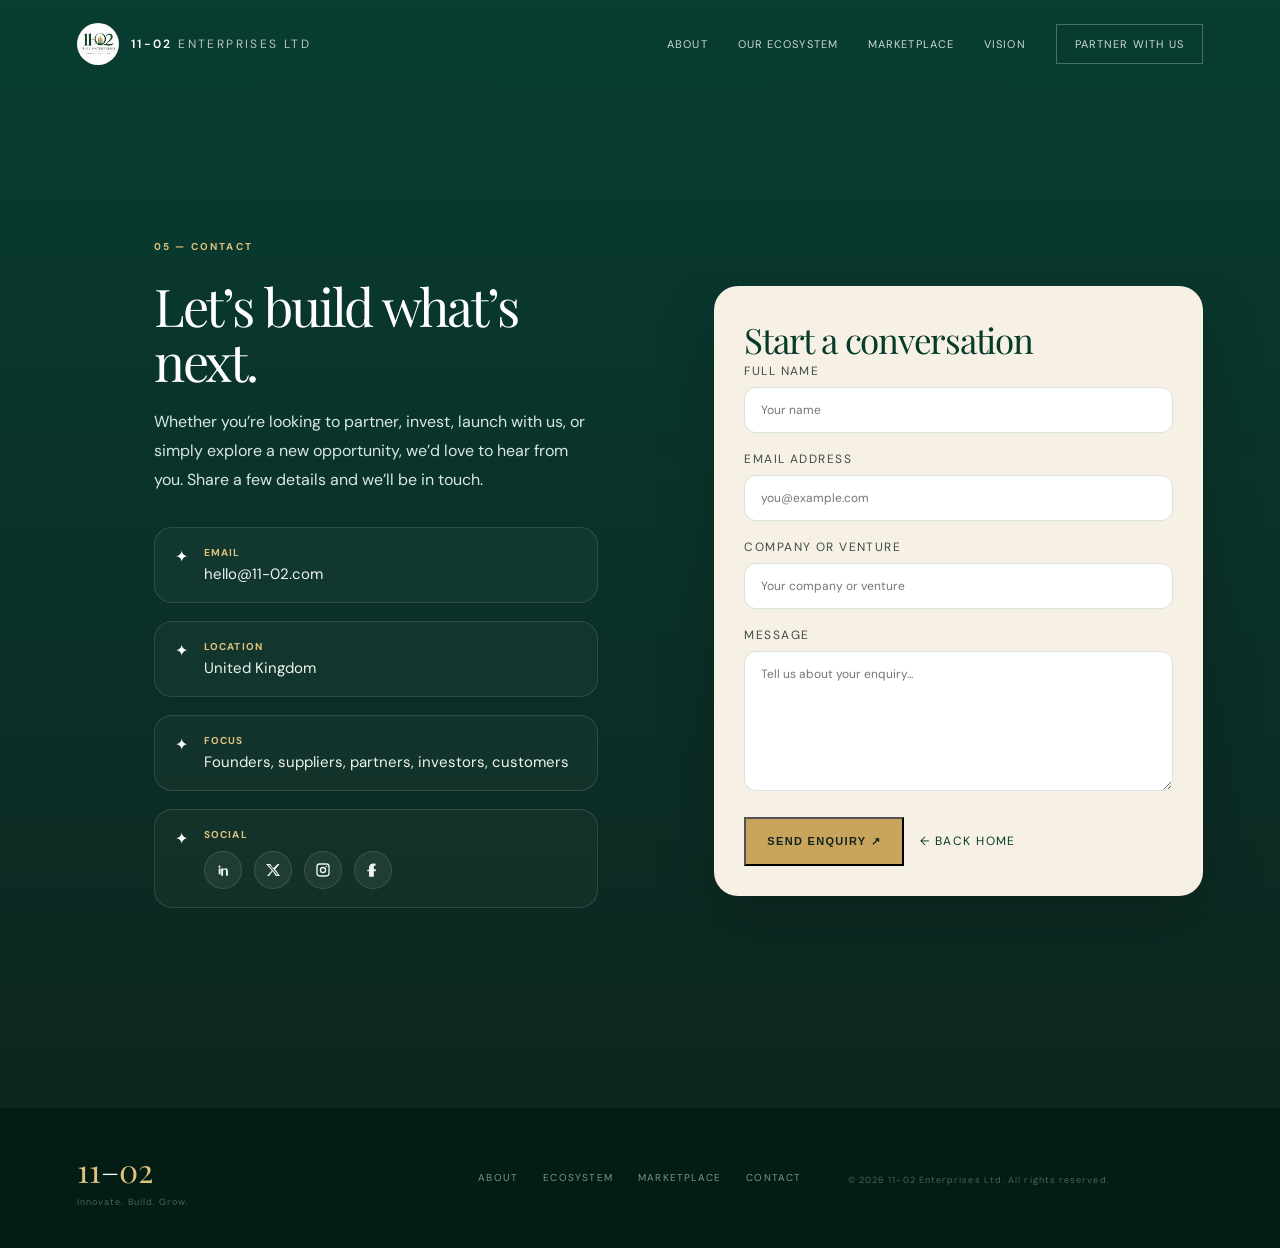
==== contact.html @ a47da5c6 "Update contact page and layout refinements" ====
<!doctype html>
<html lang="en">
<head>
<meta charset="utf-8">
<meta name="viewport" content="width=device-width,initial-scale=1">
<meta name="description" content="Contact 11-02 Enterprises Ltd">
<title>Contact | 11-02 Enterprises Ltd</title>
<link rel="preconnect" href="https://fonts.googleapis.com">
<link rel="preconnect" href="https://fonts.gstatic.com" crossorigin>
<link href="https://fonts.googleapis.com/css2?family=DM+Sans:wght@400;500;600;700&family=Playfair+Display:wght@500;600;700&display=swap" rel="stylesheet">
<link rel="stylesheet" href="styles.css">
</head>
<body>
<header class="nav">
  <a class="brand" href="index.html#home">
    <img src="assets/11-02 white logo.png" alt="11-02 Enterprises Ltd" onerror="this.style.display='none'">
    <span>11-02 <b>ENTERPRISES LTD</b></span>
  </a>
  <button class="menu" aria-label="Open menu">☰</button>
  <nav>
    <a href="index.html#about">About</a>
    <a href="index.html#ecosystem">Our Ecosystem</a>
    <a href="index.html#marketplace">Marketplace</a>
    <a href="index.html#vision">Vision</a>
    <a class="nav-cta" href="contact.html">Partner With Us</a>
  </nav>
</header>

<main class="contact-page">
  <div class="contact-shell">
    <section class="contact-intro">
      <div class="kicker" style="color:#e0c27e;">05 — CONTACT</div>
      <h1>Let’s build what’s next.</h1>
      <p>Whether you’re looking to partner, invest, launch with us, or simply explore a new opportunity, we’d love to hear from you. Share a few details and we’ll be in touch.</p>

      <div class="contact-points">
        <div class="contact-point">
          <div>✦</div>
          <div>
            <strong>Email</strong>
            <a href="mailto:hello@11-02.com">hello@11-02.com</a>
          </div>
        </div>
        <div class="contact-point">
          <div>✦</div>
          <div>
            <strong>Location</strong>
            <span>United Kingdom</span>
          </div>
        </div>
        <div class="contact-point">
          <div>✦</div>
          <div>
            <strong>Focus</strong>
            <span>Founders, suppliers, partners, investors, customers</span>
          </div>
        </div>
        <div class="contact-point">
          <div>✦</div>
          <div>
            <strong>Social</strong>
            <div class="social-links" aria-label="Social media links">
              <a href="#" aria-label="LinkedIn" class="social-icon">
                <svg viewBox="0 0 24 24" aria-hidden="true"><path d="M6.94 8.5A1.56 1.56 0 1 1 6.94 5.4a1.56 1.56 0 0 1 0 3.1ZM5.5 9.8h2.9v8.7H5.5V9.8Zm4.75 0h2.78v1.2h.04c.39-.73 1.34-1.5 2.76-1.5 2.96 0 3.51 1.95 3.51 4.48v6.52h-2.9v-6.1c0-1.45-.03-3.31-2.02-3.31-2.03 0-2.34 1.58-2.34 3.21v6.2h-2.9V9.8Z"/></svg>
              </a>
              <a href="#" aria-label="X" class="social-icon">
                <svg viewBox="0 0 24 24" aria-hidden="true"><path d="M18.9 3h3.1l-6.8 7.8L22.5 21h-6.2l-4.8-7.1L6.1 21H3l7.3-8.4L1.5 3h6.4l4.4 6.5L18.9 3Zm-1.1 16.1h1.7L7.2 4.8H5.4l12.4 14.3Z"/></svg>
              </a>
              <a href="#" aria-label="Instagram" class="social-icon">
                <svg viewBox="0 0 24 24" aria-hidden="true"><path d="M7 2h10a5 5 0 0 1 5 5v10a5 5 0 0 1-5 5H7a5 5 0 0 1-5-5V7a5 5 0 0 1 5-5Zm0 2a3 3 0 0 0-3 3v10a3 3 0 0 0 3 3h10a3 3 0 0 0 3-3V7a3 3 0 0 0-3-3H7Zm5 3.2A4.8 4.8 0 1 1 7.2 12 4.8 4.8 0 0 1 12 7.2Zm0 2A2.8 2.8 0 1 0 14.8 12 2.8 2.8 0 0 0 12 9.2Zm5-3.4a1.1 1.1 0 1 1-1.1 1.1 1.1 1.1 0 0 1 1.1-1.1Z"/></svg>
              </a>
              <a href="#" aria-label="Facebook" class="social-icon">
                <svg viewBox="0 0 24 24" aria-hidden="true"><path d="M13.2 22v-8h2.8l.4-3.3h-3.2V7.3c0-1 .3-1.7 1.7-1.7H16V2.6c-.5-.1-1.9-.3-3.7-.3-3.7 0-6.2 2.3-6.2 6.5v2.9H3.5V14h2.6v8h7.1Z"/></svg>
              </a>
            </div>
          </div>
        </div>
      </div>
    </section>

    <aside class="contact-card">
      <h2>Start a conversation</h2>
      <form class="contact-form" action="mailto:hello@11-02.com" method="post" enctype="text/plain">
        <label>
          Full name
          <input type="text" name="name" placeholder="Your name" required>
        </label>

        <label>
          Email address
          <input type="email" name="email" placeholder="you@example.com" required>
        </label>

        <label>
          Company or venture
          <input type="text" name="company" placeholder="Your company or venture">
        </label>

        <label>
          Message
          <textarea name="message" placeholder="Tell us about your enquiry..." required></textarea>
        </label>

        <div class="contact-actions">
          <button class="btn gold" type="submit">Send enquiry ↗</button>
          <a class="back-link" href="index.html">← Back home</a>
        </div>
      </form>
    </aside>
  </div>
</main>

<footer>
  <div><strong>11<span>–</span>02</strong><small>Innovate. Build. Grow.</small></div>
  <nav><a href="index.html#about">About</a><a href="index.html#ecosystem">Ecosystem</a><a href="index.html#marketplace">Marketplace</a><a href="contact.html">Contact</a></nav>
  <small>© 2026 11-02 Enterprises Ltd. All rights reserved.</small>
</footer>
<script src="script.js"></script>
</body>
</html>
---- styles.css ----
* {
  box-sizing: border-box;
}

html {
  scroll-behavior: smooth;
}

body {
  margin: 0;
  background: #fbfaf6;
  color: #10241c;
  font-family: "DM Sans", Arial, sans-serif;
}

a {
  text-decoration: none;
  color: inherit;
}

/* =========================
   NAVIGATION
========================= */

.nav {
  height: 88px;
  position: absolute;
  z-index: 10;
  top: 0;
  left: 0;
  right: 0;
  padding: 0 6vw;

  display: flex;
  align-items: center;
  justify-content: space-between;

  color: #fff;
}

.brand {
  display: flex;
  align-items: center;
  gap: 12px;
}

.brand img {
  width: 42px;
  height: 42px;
  border-radius: 50%;
  object-fit: cover;
}

.brand span {
  font-size: 12px;
  letter-spacing: 0.2em;
  font-weight: 600;
}

.brand b {
  font-weight: 400;
  opacity: 0.7;
}

.nav nav {
  display: flex;
  align-items: center;
  gap: 30px;

  font-size: 11px;
  letter-spacing: 0.1em;
  text-transform: uppercase;
}

.nav nav a {
  opacity: 0.8;
}

.nav nav a:hover {
  opacity: 1;
  color: #e0c27e;
}

.nav-cta {
  border: 1px solid #ffffff55;
  padding: 12px 18px;
}

.menu {
  display: none;
  background: none;
  border: 0;
  color: #fff;
  font-size: 25px;
}

/* =========================
   HERO
========================= */

.hero {
  min-height: 760px;
  position: relative;
  overflow: hidden;

  padding: 160px 6vw 90px;

  display: flex;
  align-items: center;

  color: #fff;

  background:
    radial-gradient(
      circle at 78% 30%,
      #c9a45d2e,
      transparent 22%
    ),
    linear-gradient(
      135deg,
      #031d15,
      #063b2a 58%,
      #04291e
    );
}

.hero::after {
  content: "";

  position: absolute;
  inset: 0;

  opacity: 0.3;

  background-image:
    linear-gradient(#fff1 1px, transparent 1px),
    linear-gradient(90deg, #fff1 1px, transparent 1px);

  background-size: 70px 70px;
  /* Ensure broad browser support for mask gradients */
  -webkit-mask-image: linear-gradient(#000, transparent);
  mask-image: linear-gradient(#000, transparent);
}

.hero-content {
  position: relative;
  z-index: 2;

  max-width: 790px;
}

.eyebrow,
.kicker {
  font-size: 10px;
  font-weight: 700;
  letter-spacing: 0.22em;
  text-transform: uppercase;
}

.eyebrow {
  display: flex;
  align-items: center;
  gap: 10px;

  color: #e0c27e;

  margin-bottom: 22px;
}

.eyebrow span {
  width: 28px;
  height: 1px;

  background: #c9a45d;
}

.hero h1,
h2 {
  font-family: "Playfair Display", Georgia, serif;
}

.hero h1 {
  font-size: clamp(50px, 6.3vw, 88px);

  line-height: 0.98;

  letter-spacing: -0.045em;

  margin: 0;
}

.hero em,
.market em,
h2 em {
  color: #e0c27e;
  font-style: normal;
}

.hero-content > p {
  max-width: 610px;

  color: #ffffffb0;

  line-height: 1.8;

  margin: 30px 0;

  font-size: 16px;
}

/* =========================
   BUTTONS
========================= */

.actions {
  display: flex;
  gap: 14px;
  flex-wrap: wrap;
}

.btn {
  display: inline-flex;
  gap: 18px;
  align-items: center;

  padding: 16px 21px;

  font-size: 11px;
  font-weight: 700;

  letter-spacing: 0.12em;
  text-transform: uppercase;

  transition: 0.25s;
}

.gold {
  background: #c9a45d;
  color: #10241c;
}

.gold:hover {
  background: #e0c27e;
  transform: translateY(-2px);
}

.ghost {
  border: 1px solid #ffffff40;
  color: #fff;
}

.ghost:hover {
  border-color: #fff;
}

.white {
  background: #fff;
  color: #063b2a;
}

/* =========================
   HERO ORBIT
========================= */

.hero-orbit {
  position: absolute;
  z-index: 2;

  right: 7vw;
  top: 50%;

  transform: translateY(-45%);

  width: 330px;
  height: 390px;

  border: 1px solid #ffffff24;

  background: #ffffff0a;

  -webkit-backdrop-filter: blur(14px);
  backdrop-filter: blur(14px);

  display: grid;
  place-items: center;
}

.ring {
  position: absolute;

  border: 1px solid #c9a45d55;

  border-radius: 50%;

  width: 220px;
  height: 110px;

  transform: rotate(20deg);
}

.r2 {
  width: 170px;
  height: 170px;

  border-color: #ffffff20;

  transform: rotate(-20deg);
}

.core {
  width: 92px;
  height: 92px;

  border-radius: 50%;

  display: grid;
  place-items: center;

  text-align: center;

  background: #0b513b;

  border: 1px solid #e0c27e99;

  color: #e0c27e;

  font: 32px/0.7 "Playfair Display";

  box-shadow: 0 0 50px #c9a45d24;
}

.core small {
  font-size: 15px;
}

.dot {
  position: absolute;

  width: 7px;
  height: 7px;

  border-radius: 50%;

  background: #e0c27e;

  box-shadow: 0 0 15px #e0c27e;
}

.d1 {
  top: 105px;
  left: 70px;
}

.d2 {
  right: 38px;
  top: 190px;
}

.d3 {
  bottom: 90px;
  left: 80px;
}

.hero-orbit p {
  position: absolute;

  bottom: 35px;

  text-align: center;

  color: #ffffff80;

  font-size: 10px;

  line-height: 1.7;

  letter-spacing: 0.12em;
}

.hero-orbit strong {
  color: #fff;
}

.scroll {
  position: absolute;

  z-index: 2;

  bottom: 28px;
  left: 6vw;

  color: #ffffff66;

  font-size: 9px;

  letter-spacing: 0.18em;
}

/* =========================
   GENERAL SECTIONS
========================= */

section {
  padding: 120px 6vw;
}

.light {
  background: #fbfaf6;
}

.kicker {
  color: #11704f;
  margin-bottom: 25px;
}

/* =========================
   ABOUT
========================= */

.two-col {
  display: grid;

  grid-template-columns: 1.2fr 0.8fr;

  gap: 9vw;
}

.two-col h2,
h2 {
  font-size: clamp(42px, 5vw, 70px);

  line-height: 1.02;

  letter-spacing: -0.035em;

  margin: 0;

  font-weight: 600;
}

.two-col h2 span {
  color: #879188;
}

.copy p,
.section-head p,
.market-copy {
  color: #6c786f;

  line-height: 1.9;

  font-size: 14px;
}

.text-link {
  display: inline-block;

  margin-top: 12px;

  padding-bottom: 8px;

  border-bottom: 1px solid #063b2a;

  text-transform: uppercase;

  font-size: 10px;

  letter-spacing: 0.15em;

  font-weight: 700;
}

/* =========================
   STATISTICS
========================= */

.stats {
  display: grid;

  grid-template-columns: repeat(4, 1fr);

  padding: 65px 6vw;

  background: #063b2a;

  color: #fff;
}

.stats div {
  padding: 10px 4vw;

  border-right: 1px solid #ffffff20;
}

.stats div:last-child {
  border: 0;
}

.stats strong {
  display: block;

  font: 54px "Playfair Display";

  color: #e0c27e;
}

.stats span {
  font-size: 9px;

  letter-spacing: 0.14em;

  text-transform: uppercase;

  color: #ffffff80;
}

/* =========================
   ECOSYSTEM
========================= */

.cream {
  background: #f0eee5;
}

.section-head {
  display: grid;

  grid-template-columns: 1fr 0.7fr;

  gap: 10vw;

  align-items: end;

  margin-bottom: 55px;
}

.section-head h2 em {
  color: #c9a45d;
}

.cards {
  display: grid;

  grid-template-columns: repeat(3, 1fr);

  gap: 18px;
}

.cards article {
  background: #fbfaf6;

  border: 1px solid #063b2a12;

  padding: 30px;

  min-height: 410px;

  transition: 0.3s;
}

.cards article:hover {
  transform: translateY(-7px);

  box-shadow: 0 24px 70px #0222181f;
}

.cards small {
  font: 70px "Playfair Display";

  color: #063b2a14;
}

.cards label {
  display: block;

  margin-top: 38px;

  color: #11704f;

  font-size: 9px;

  letter-spacing: 0.15em;

  font-weight: 700;
}

.cards h3 {
  font: 30px "Playfair Display";

  margin: 12px 0;
}

.cards p {
  color: #6c786f;

  line-height: 1.75;

  font-size: 13px;
}

.cards ul {
  list-style: none;

  padding: 12px 0 0;

  border-top: 1px solid #063b2a18;
}

.cards li {
  font-size: 11px;

  padding: 9px 0;

  border-bottom: 1px solid #063b2a18;
}

.cards li::before {
  content: "→";

  color: #c9a45d;

  margin-right: 9px;
}

/* =========================
   MARKETPLACE
========================= */

.market {
  background: #063b2a;

  color: #fff;

  display: grid;

  grid-template-columns: 1fr 1fr;

  gap: 9vw;

  align-items: center;
}

.visual {
  height: 550px;

  position: relative;

  display: grid;

  place-items: center;

  border: 1px solid #ffffff10;

  background:
    radial-gradient(
      circle,
      #c9a45d24,
      transparent 45%
    );

  overflow: hidden;
}

.visual > label {
  position: absolute;

  top: 25px;
  left: 25px;

  color: #e0c27e;

  font-size: 9px;

  letter-spacing: 0.2em;
}

.market-logo {
  width: 210px;
  height: 210px;

  border: 1px solid #e0c27e99;

  border-radius: 50%;

  display: grid;

  place-items: center;

  text-align: center;

  font: 55px "Playfair Display";

  color: #e0c27e;

  box-shadow: 0 0 80px #c9a45d1f;
}

.market-logo small {
  font: 10px "DM Sans";

  letter-spacing: 0.22em;

  color: #fff;
}

.orb {
  position: absolute;

  width: 72px;
  height: 72px;

  border-radius: 50%;

  display: grid;

  place-items: center;

  background: #ffffff0c;

  border: 1px solid #ffffff20;

  font-size: 25px;
}

.food1 {
  top: 17%;
  left: 22%;
}

.food2 {
  right: 16%;
  top: 38%;
}

.food3 {
  left: 17%;
  bottom: 20%;
}

.gold-text {
  color: #e0c27e;
}

.market-copy {
  color: #ffffff99;

  max-width: 550px;
}

.features {
  display: grid;

  grid-template-columns: 1fr 1fr;

  gap: 0 30px;

  margin: 30px 0;
}

.features div {
  padding: 14px 0;

  border-top: 1px solid #ffffff1c;
}

.features b,
.features span {
  display: block;
}

.features b {
  font-size: 12px;

  color: #fff;
}

.features span {
  font-size: 10px;

  color: #ffffff66;

  margin-top: 4px;
}

.vision-header {
  display: grid;

  grid-template-columns: 1.35fr 0.65fr;

  gap: 32px;

  align-items: end;

  margin-bottom: 36px;
}

#vision h2 {
  display: flex;

  flex-wrap: wrap;

  align-items: baseline;

  gap: 0.2em;

  white-space: nowrap;
}

#vision h2 span,
#vision h2 em {
  display: inline;
}

.vision-copy {
  margin: 0;

  max-width: 440px;

  justify-self: end;

  padding-left: 24px;

  border-left: 1px solid #063b2a1f;

  color: #6c786f;

  line-height: 1.8;

  font-size: 15px;
}

/* =========================
   PRINCIPLES
========================= */

.principles {
  display: grid;

  grid-template-columns: repeat(4, 1fr);

  margin-top: 65px;

  border-top: 1px solid #063b2a1f;
}

.principles article {
  padding: 28px 25px 10px 0;

  border-right: 1px solid #063b2a1f;

  margin-right: 25px;
}

.principles article:last-child {
  border: 0;
}

.principles b {
  color: #c9a45d;

  font-size: 10px;

  letter-spacing: 0.15em;
}

.principles h3 {
  font: 25px "Playfair Display";

  margin: 20px 0 10px;
}

.principles p {
  font-size: 12px;

  color: #6c786f;

  line-height: 1.75;
}

/* =========================
   CONTACT CTA
========================= */

.cta {
  position: relative;

  overflow: hidden;

  background: #eadfca;

  min-height: 520px;
}

.cta h2 {
  position: relative;

  z-index: 2;
}

.cta > p {
  position: relative;

  z-index: 2;

  color: #687066;

  line-height: 1.8;

  max-width: 540px;

  margin: 25px 0;
}

.watermark {
  position: absolute;

  right: 2vw;

  bottom: -90px;

  font: 32vw/1 "Playfair Display";

  color: #063b2a09;
}

/* =========================
   CONTACT PAGE
========================= */

.contact-page {
  background: linear-gradient(180deg, #083d32 0%, #0d261f 100%);

  color: #fff;

  min-height: 100vh;

  padding: 120px 6vw 80px;
}

.contact-shell {
  max-width: 1200px;

  margin: 0 auto;

  display: grid;

  grid-template-columns: 1.1fr 0.9fr;

  gap: 40px;

  align-items: center;
}

.contact-intro h1 {
  font: 52px/1.06 "Playfair Display";

  margin: 16px 0 20px;

  letter-spacing: -0.04em;
}

.contact-intro p {
  font-size: 16px;

  line-height: 1.8;

  color: #d9e7e2;

  max-width: 560px;
}

.contact-points {
  display: grid;

  gap: 18px;

  margin-top: 32px;
}

.contact-point {
  display: flex;

  gap: 16px;

  align-items: flex-start;

  padding: 18px 20px;

  border: 1px solid rgba(255, 255, 255, 0.12);

  border-radius: 18px;

  background: rgba(255, 255, 255, 0.03);
}

.contact-point strong {
  display: block;

  color: #e0c27e;

  margin-bottom: 4px;

  letter-spacing: 0.12em;

  font-size: 10px;

  text-transform: uppercase;
}

.contact-point span,
.contact-point a {
  color: #edf4f1;

  text-decoration: none;

  font-size: 15px;
}

.social-links {
  display: flex;

  gap: 12px;

  margin-top: 10px;

  flex-wrap: wrap;
}

.social-icon {
  width: 38px;
  height: 38px;

  border-radius: 50%;

  display: inline-flex;

  align-items: center;

  justify-content: center;

  background: rgba(255, 255, 255, 0.06);

  border: 1px solid rgba(255, 255, 255, 0.12);

  transition: transform 0.2s ease, background 0.2s ease;
}

.social-icon:hover {
  transform: translateY(-2px);

  background: rgba(224, 194, 126, 0.12);
}

.social-icon svg {
  width: 16px;
  height: 16px;

  fill: #edf4f1;
}

.contact-card {
  background: #f7f0e5;

  border-radius: 24px;

  padding: 30px;

  margin-top: 34px;

  box-shadow: 0 20px 60px rgba(0, 0, 0, 0.18);
}

.contact-card h2 {
  color: #063b2a;

  margin-top: 0;

  font: 35px "Playfair Display";
}

.contact-form {
  display: grid;

  gap: 18px;
}

.contact-form label {
  display: grid;

  gap: 8px;

  font-size: 12px;

  letter-spacing: 0.12em;

  text-transform: uppercase;

  color: #3d4d46;
}

.contact-form input,
.contact-form textarea {
  width: 100%;

  border: 1px solid rgba(6, 59, 42, 0.14);

  background: #fff;

  color: #102821;

  border-radius: 12px;

  padding: 14px 16px;

  font: inherit;
}

.contact-form textarea {
  min-height: 140px;

  resize: vertical;
}

.contact-actions {
  display: flex;

  gap: 16px;

  align-items: center;

  flex-wrap: wrap;

  margin-top: 8px;
}

.back-link {
  color: #063b2a;

  text-decoration: none;

  font-size: 12px;

  letter-spacing: 0.12em;

  text-transform: uppercase;
}

@media (max-width: 820px) {
  .contact-shell {
    grid-template-columns: 1fr;
  }

  .contact-intro h1 {
    font-size: 42px;
  }
}

/* =========================
   FOOTER
========================= */

footer {
  padding: 40px 6vw;

  background: #031d15;

  color: #fff;

  display: grid;

  grid-template-columns: 1fr 1fr 1fr;

  gap: 30px;

  align-items: center;
}

footer strong {
  display: block;

  font: 32px "Playfair Display";

  color: #e0c27e;
}

footer strong span {
  color: #fff;
}

footer small {
  display: block;

  color: #ffffff4d;

  font-size: 9px;

  letter-spacing: 0.12em;

  margin-top: 5px;
}

footer nav {
  display: flex;

  justify-content: center;

  gap: 25px;

  font-size: 10px;

  text-transform: uppercase;

  letter-spacing: 0.12em;

  color: #ffffff80;
}

/* =========================
   SCROLL ANIMATION
========================= */

.reveal {
  opacity: 0;

  transform: translateY(20px);

  transition: 0.7s;
}

.reveal.visible {
  opacity: 1;

  transform: none;
}

/* =========================
   TABLET
========================= */

@media (max-width: 900px) {

  .nav nav {
    position: fixed;

    inset: 0;

    background: #063b2a;

    display: flex;

    flex-direction: column;

    justify-content: center;

    transform: translateX(100%);

    transition: 0.3s;

    font-size: 16px;
  }

  .nav nav.open {
    transform: none;
  }

  .menu {
    display: block;

    z-index: 20;
  }

  .hero {
    padding: 130px 5vw 90px;

    min-height: 780px;
  }

  .hero-orbit {
    display: none;
  }

  .two-col,
  .section-head,
  .market {
    grid-template-columns: 1fr;
  }

  .cards {
    grid-template-columns: 1fr;
  }

  .stats {
    grid-template-columns: 1fr 1fr;

    gap: 15px;
  }

  .stats div {
    border: 0;

    border-bottom: 1px solid #ffffff20;

    padding: 20px 0;
  }

  .principles {
    grid-template-columns: 1fr 1fr;
  }

  .principles article {
    margin-bottom: 20px;
  }

  .visual {
    height: 380px;
  }

  footer {
    grid-template-columns: 1fr;
  }

  footer nav {
    justify-content: flex-start;

    flex-wrap: wrap;
  }
}

/* =========================
   MOBILE
========================= */

@media (max-width: 520px) {

  .hero h1 {
    font-size: 44px;
  }

  .actions .btn {
    width: 100%;

    justify-content: center;
  }

  .principles {
    grid-template-columns: 1fr;
  }

  .features {
    grid-template-columns: 1fr;
  }

  .visual {
    height: 330px;
  }

  .market-logo {
    width: 170px;
    height: 170px;

    font-size: 44px;
  }
}
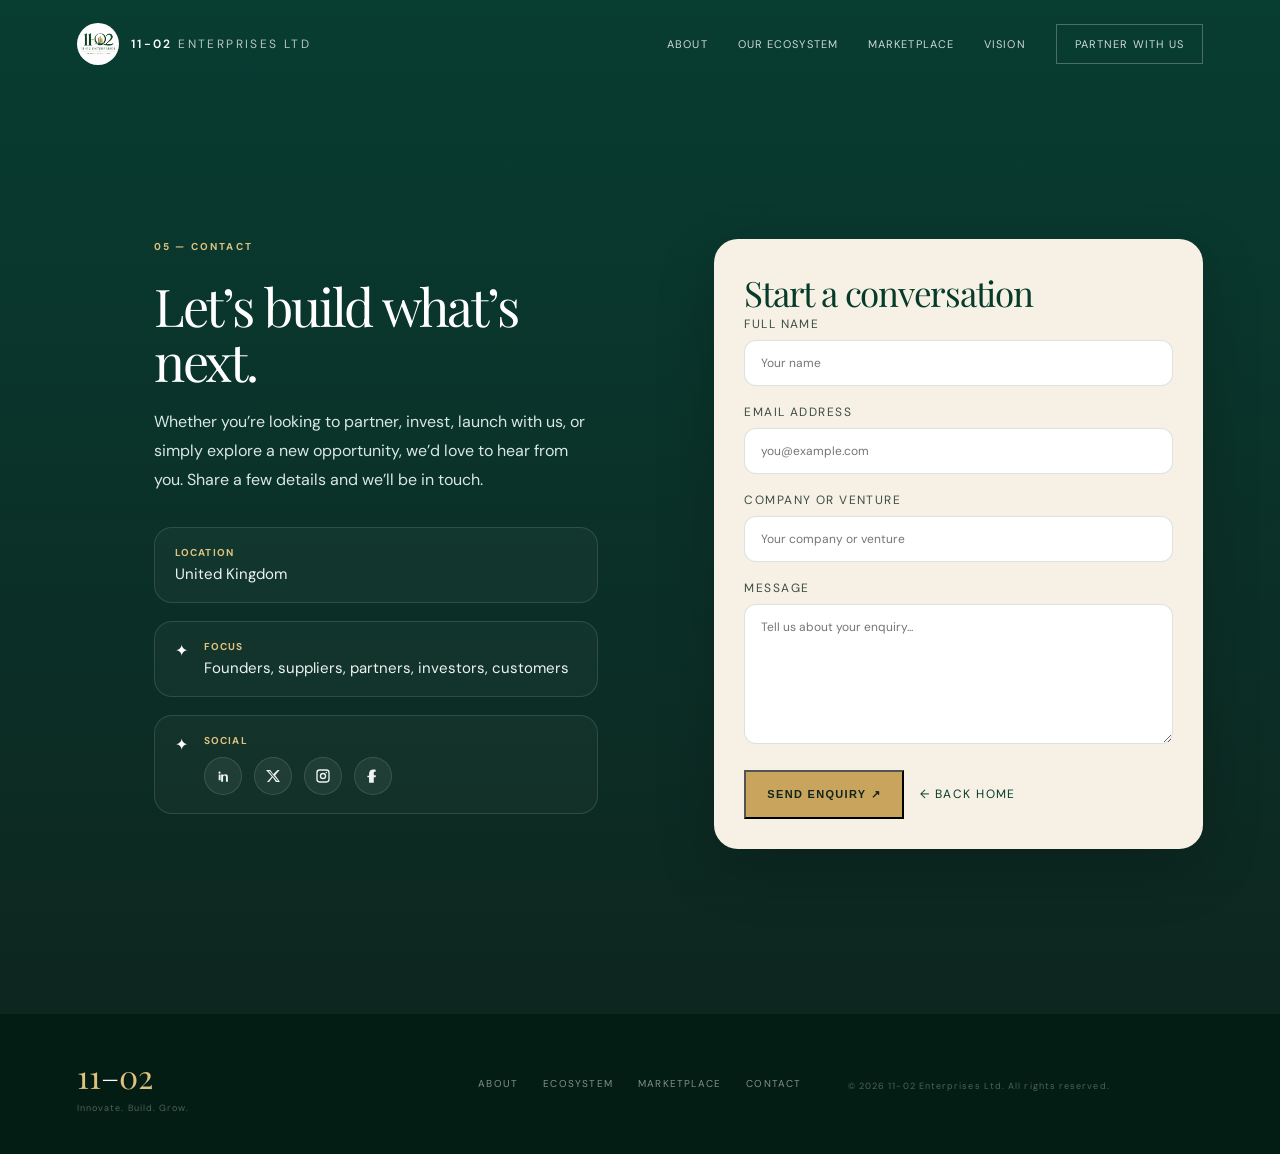
==== commit 3567ca5f: "Polish hero motion and scroll cue" ====
--- a/contact.html
+++ b/contact.html
@@ -35,14 +35,14 @@
 
       <div class="contact-points">
         <div class="contact-point">
-          <div>✦</div>
+          <!--<div>✦</div>
           <div>
             <strong>Email</strong>
             <a href="mailto:hello@11-02.com">hello@11-02.com</a>
           </div>
         </div>
         <div class="contact-point">
-          <div>✦</div>
+          <div>✦</div>-->
           <div>
             <strong>Location</strong>
             <span>United Kingdom</span>
@@ -80,7 +80,8 @@
 
     <aside class="contact-card">
       <h2>Start a conversation</h2>
-      <form class="contact-form" action="mailto:hello@11-02.com" method="post" enctype="text/plain">
+      <form class="contact-form" action="https://formspree.io/f/mjygjbgw" method="POST">
+        <input type="hidden" name="_subject" value="New enquiry from 11-02 Enterprises website">
         <label>
           Full name
           <input type="text" name="name" placeholder="Your name" required>
--- a/styles.css
+++ b/styles.css
@@ -116,12 +116,34 @@
       #c9a45d2e,
       transparent 22%
     ),
+    radial-gradient(
+      circle at 24% 78%,
+      #11704f35,
+      transparent 38%
+    ),
     linear-gradient(
       135deg,
       #031d15,
       #063b2a 58%,
       #04291e
     );
+
+  background-size: 140% 140%, 150% 150%, 100% 100%;
+  background-position: 100% 0%, 0% 100%, center;
+  background-repeat: no-repeat;
+
+  animation: hero-background-drift 22s ease-in-out infinite;
+}
+
+@keyframes hero-background-drift {
+  0%,
+  100% {
+    background-position: 100% 0%, 0% 100%, center;
+  }
+
+  50% {
+    background-position: 0% 100%, 100% 0%, center;
+  }
 }
 
 .hero::after {
@@ -276,13 +298,30 @@
 
   border: 1px solid #ffffff24;
 
-  background: #ffffff0a;
+  background-color: #ffffff0a;
+  background-image:
+    radial-gradient(circle at 15% 20%, #c9a45d18, transparent 48%),
+    radial-gradient(circle at 85% 80%, #ffffff0a, transparent 45%);
+  background-size: 150% 150%;
+  background-position: 0% 0%, 100% 100%;
 
   -webkit-backdrop-filter: blur(14px);
   backdrop-filter: blur(14px);
 
   display: grid;
   place-items: center;
+
+  animation:
+    orbit-panel-drift 8s ease-in-out infinite,
+    orbit-background-drift 14s ease-in-out infinite;
+
+  transition: border-color 0.3s ease, background-color 0.3s ease;
+}
+
+.hero-orbit:hover {
+  border-color: #e0c27e66;
+
+  background-color: #ffffff0d;
 }
 
 .ring {
@@ -296,6 +335,8 @@
   height: 110px;
 
   transform: rotate(20deg);
+
+  animation: ring-drift 12s ease-in-out infinite;
 }
 
 .r2 {
@@ -305,6 +346,9 @@
   border-color: #ffffff20;
 
   transform: rotate(-20deg);
+
+  animation-name: ring-counter-drift;
+  animation-duration: 15s;
 }
 
 .core {
@@ -327,6 +371,14 @@
   font: 32px/0.7 "Playfair Display";
 
   box-shadow: 0 0 50px #c9a45d24;
+
+  animation: core-breathe 5s ease-in-out infinite;
+
+  transition: box-shadow 0.3s ease;
+}
+
+.core:hover {
+  box-shadow: 0 0 65px #c9a45d55;
 }
 
 .core small {
@@ -344,6 +396,8 @@
   background: #e0c27e;
 
   box-shadow: 0 0 15px #e0c27e;
+
+  animation: dot-pulse 2.8s ease-in-out infinite;
 }
 
 .d1 {
@@ -354,11 +408,15 @@
 .d2 {
   right: 38px;
   top: 190px;
+
+  animation-delay: 0.8s;
 }
 
 .d3 {
   bottom: 90px;
   left: 80px;
+
+  animation-delay: 1.6s;
 }
 
 .hero-orbit p {
@@ -375,25 +433,145 @@
   line-height: 1.7;
 
   letter-spacing: 0.12em;
+
+  animation: orbit-copy-drift 5s ease-in-out infinite;
 }
 
 .hero-orbit strong {
   color: #fff;
 }
 
+@keyframes orbit-panel-drift {
+  0%,
+  100% {
+    transform: translateY(-45%);
+  }
+
+  50% {
+    transform: translateY(calc(-45% - 5px));
+  }
+}
+
+@keyframes orbit-background-drift {
+  0%,
+  100% {
+    background-position: 0% 0%, 100% 100%;
+  }
+
+  50% {
+    background-position: 100% 100%, 0% 0%;
+  }
+}
+
+@keyframes ring-drift {
+  0%,
+  100% {
+    transform: rotate(20deg);
+  }
+
+  50% {
+    transform: rotate(25deg);
+  }
+}
+
+@keyframes ring-counter-drift {
+  0%,
+  100% {
+    transform: rotate(-20deg);
+  }
+
+  50% {
+    transform: rotate(-25deg);
+  }
+}
+
+@keyframes core-breathe {
+  0%,
+  100% {
+    transform: scale(1);
+  }
+
+  50% {
+    transform: scale(1.035);
+  }
+}
+
+@keyframes dot-pulse {
+  0%,
+  100% {
+    transform: scale(0.85);
+    opacity: 0.7;
+  }
+
+  50% {
+    transform: scale(1.2);
+    opacity: 1;
+  }
+}
+
+@keyframes orbit-copy-drift {
+  0%,
+  100% {
+    transform: translateY(2px);
+  }
+
+  50% {
+    transform: translateY(-2px);
+  }
+}
+
 .scroll {
   position: absolute;
 
   z-index: 2;
 
+  display: inline-flex;
+  align-items: center;
+  gap: 12px;
+
   bottom: 28px;
   left: 6vw;
 
-  color: #ffffff66;
-
-  font-size: 9px;
-
-  letter-spacing: 0.18em;
+  color: #ffffffc7;
+
+  font-size: 10px;
+  font-weight: 600;
+
+  letter-spacing: 0.16em;
+
+  transition: color 0.2s ease;
+}
+
+.scroll:hover {
+  color: #fff;
+}
+
+.scroll b {
+  width: 32px;
+  height: 32px;
+
+  display: grid;
+  place-items: center;
+
+  border: 1px solid #e0c27e99;
+  border-radius: 50%;
+
+  color: #e0c27e;
+  font-size: 16px;
+  font-weight: 400;
+
+  animation: scroll-cue 1.8s ease-in-out infinite;
+}
+
+@keyframes scroll-cue {
+  0%,
+  100% {
+    transform: translateY(-2px);
+  }
+
+  50% {
+    transform: translateY(3px);
+  }
 }
 
 /* =========================
@@ -657,8 +835,31 @@
       #c9a45d24,
       transparent 45%
     );
+  background-size: 135% 135%;
+  background-position: 45% 45%;
 
   overflow: hidden;
+
+  animation: visual-background-drift 16s ease-in-out infinite;
+
+  transition: border-color 0.3s ease, box-shadow 0.3s ease;
+}
+
+.visual:hover {
+  border-color: #e0c27e55;
+
+  box-shadow: inset 0 0 70px #c9a45d0d;
+}
+
+@keyframes visual-background-drift {
+  0%,
+  100% {
+    background-position: 45% 45%;
+  }
+
+  50% {
+    background-position: 55% 55%;
+  }
 }
 
 .visual > label {
@@ -672,6 +873,8 @@
   font-size: 9px;
 
   letter-spacing: 0.2em;
+
+  animation: label-drift 4s ease-in-out infinite;
 }
 
 .market-logo {
@@ -693,6 +896,14 @@
   color: #e0c27e;
 
   box-shadow: 0 0 80px #c9a45d1f;
+
+  animation: market-mark-float 6s ease-in-out infinite;
+
+  transition: box-shadow 0.3s ease;
+}
+
+.market-logo:hover {
+  box-shadow: 0 0 100px #c9a45d44;
 }
 
 .market-logo small {
@@ -720,6 +931,18 @@
   border: 1px solid #ffffff20;
 
   font-size: 25px;
+
+  animation: food-orb-float 5s ease-in-out infinite;
+
+  transition: background-color 0.3s ease, border-color 0.3s ease, filter 0.3s ease;
+}
+
+.orb:hover {
+  background: #ffffff18;
+
+  border-color: #e0c27e88;
+
+  filter: brightness(1.15);
 }
 
 .food1 {
@@ -730,11 +953,48 @@
 .food2 {
   right: 16%;
   top: 38%;
+
+  animation-delay: 0.7s;
 }
 
 .food3 {
   left: 17%;
   bottom: 20%;
+
+  animation-delay: 1.4s;
+}
+
+@keyframes market-mark-float {
+  0%,
+  100% {
+    transform: translateY(0);
+  }
+
+  50% {
+    transform: translateY(-5px);
+  }
+}
+
+@keyframes food-orb-float {
+  0%,
+  100% {
+    transform: translateY(0);
+  }
+
+  50% {
+    transform: translateY(-7px);
+  }
+}
+
+@keyframes label-drift {
+  0%,
+  100% {
+    transform: translateY(0);
+  }
+
+  50% {
+    transform: translateY(-2px);
+  }
 }
 
 .gold-text {
@@ -1231,6 +1491,33 @@
   opacity: 1;
 
   transform: none;
+}
+
+@media (prefers-reduced-motion: reduce) {
+  .hero,
+  .scroll b,
+  .hero-orbit,
+  .ring,
+  .core,
+  .dot,
+  .hero-orbit p,
+  .visual,
+  .visual > label,
+  .market-logo,
+  .orb {
+    animation: none;
+  }
+
+  .hero-orbit,
+  .core,
+  .market-logo,
+  .orb {
+    transform: none;
+  }
+
+  .hero-orbit {
+    transform: translateY(-45%);
+  }
 }
 
 /* =========================
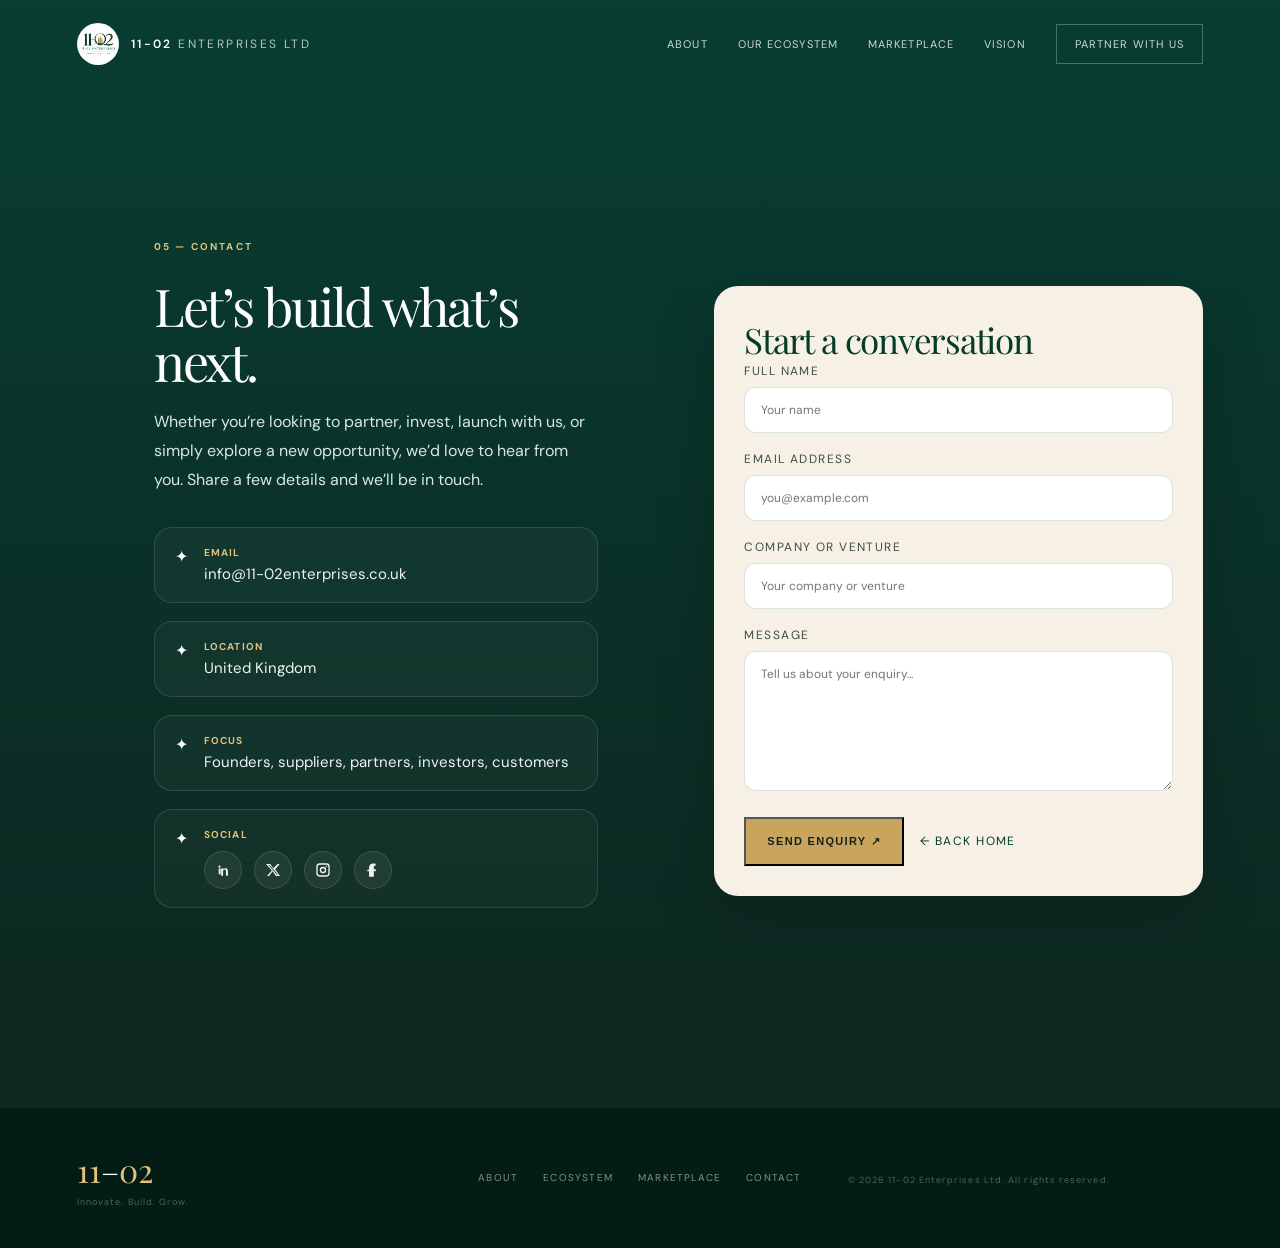
==== commit 99defdbc: "Update site branding and contact details" ====
--- a/contact.html
+++ b/contact.html
@@ -5,6 +5,7 @@
 <meta name="viewport" content="width=device-width,initial-scale=1">
 <meta name="description" content="Contact 11-02 Enterprises Ltd">
 <title>Contact | 11-02 Enterprises Ltd</title>
+<link rel="icon" type="image/png" href="assets/favicon.png">
 <link rel="preconnect" href="https://fonts.googleapis.com">
 <link rel="preconnect" href="https://fonts.gstatic.com" crossorigin>
 <link href="https://fonts.googleapis.com/css2?family=DM+Sans:wght@400;500;600;700&family=Playfair+Display:wght@500;600;700&display=swap" rel="stylesheet">
@@ -13,7 +14,7 @@
 <body>
 <header class="nav">
   <a class="brand" href="index.html#home">
-    <img src="assets/11-02 white logo.png" alt="11-02 Enterprises Ltd" onerror="this.style.display='none'">
+    <img src="assets/logo1.png" alt="11-02 Enterprises Ltd" onerror="this.style.display='none'">
     <span>11-02 <b>ENTERPRISES LTD</b></span>
   </a>
   <button class="menu" aria-label="Open menu">☰</button>
@@ -35,14 +36,14 @@
 
       <div class="contact-points">
         <div class="contact-point">
-          <!--<div>✦</div>
+          <div>✦</div>
           <div>
             <strong>Email</strong>
-            <a href="mailto:hello@11-02.com">hello@11-02.com</a>
+            <a href="mailto:info@11-02enterprises.co.uk">info@11-02enterprises.co.uk</a>
           </div>
         </div>
         <div class="contact-point">
-          <div>✦</div>-->
+          <div>✦</div>
           <div>
             <strong>Location</strong>
             <span>United Kingdom</span>
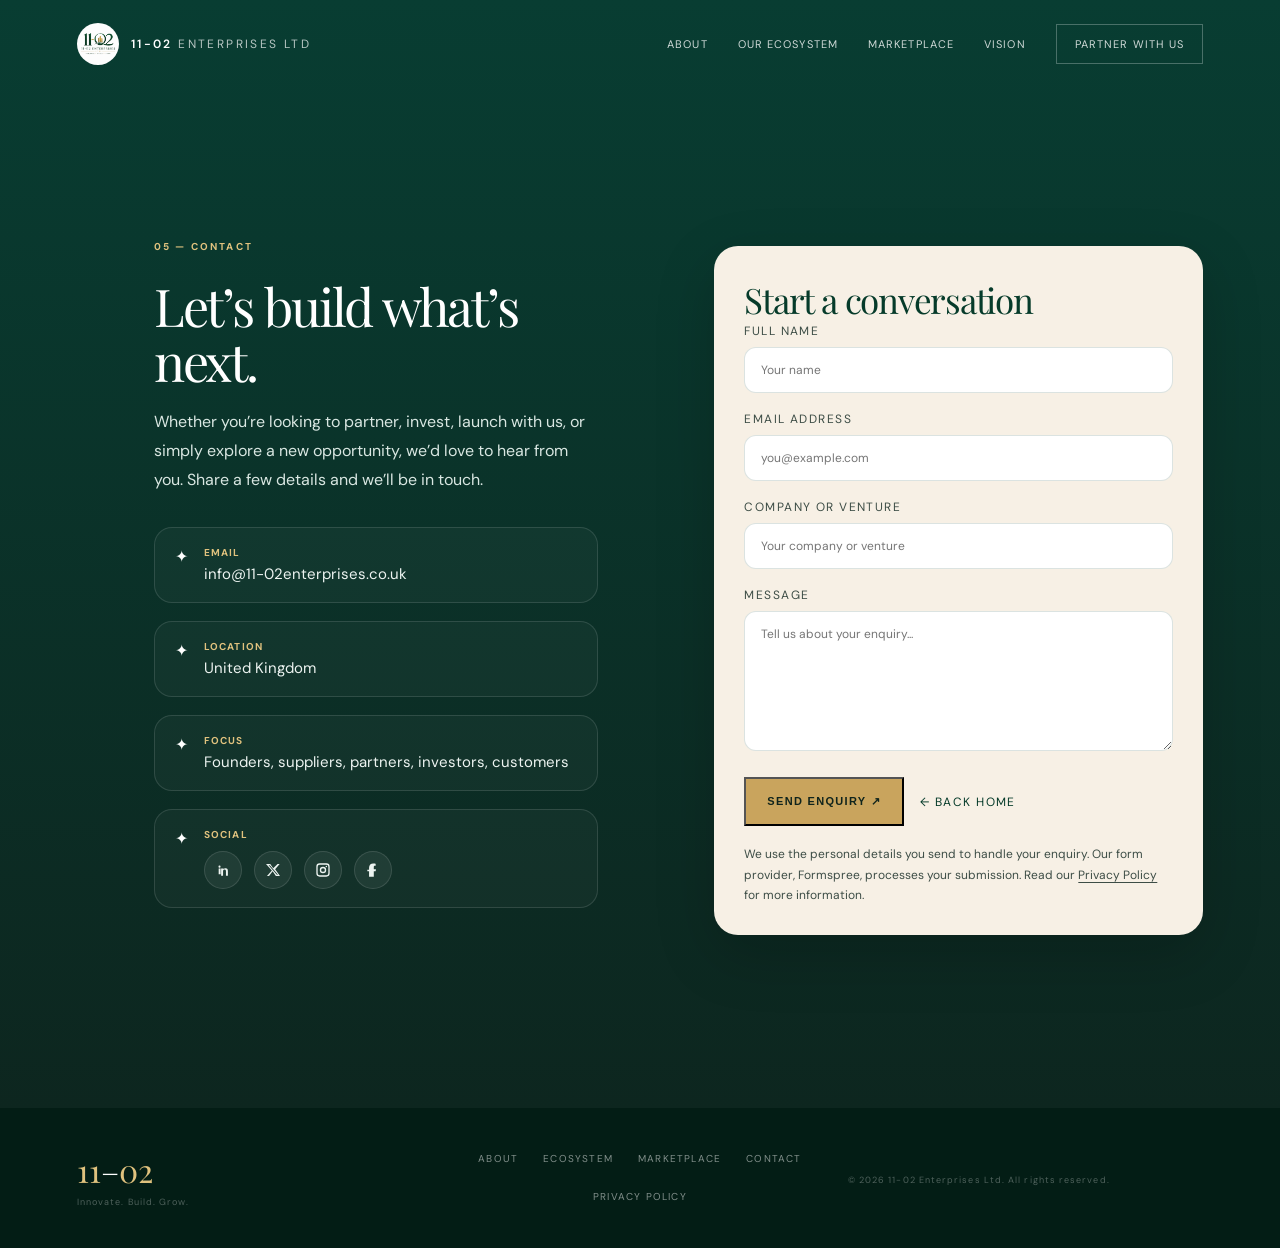
==== commit ae380608: "WIP: preserve privacy policy and contact page updates" ====
--- a/contact.html
+++ b/contact.html
@@ -10,6 +10,10 @@
 <link rel="preconnect" href="https://fonts.gstatic.com" crossorigin>
 <link href="https://fonts.googleapis.com/css2?family=DM+Sans:wght@400;500;600;700&family=Playfair+Display:wght@500;600;700&display=swap" rel="stylesheet">
 <link rel="stylesheet" href="styles.css">
+<script>
+  window.va = window.va || function () { (window.vaq = window.vaq || []).push(arguments); };
+</script>
+<script defer src="/_vercel/insights/script.js"></script>
 </head>
 <body>
 <header class="nav">
@@ -81,7 +85,7 @@
 
     <aside class="contact-card">
       <h2>Start a conversation</h2>
-      <form class="contact-form" action="https://formspree.io/f/mjygjbgw" method="POST">
+      <form class="contact-form" action="https://formspree.io/f/mjygjbgw" method="POST" aria-describedby="contact-privacy-notice">
         <input type="hidden" name="_subject" value="New enquiry from 11-02 Enterprises website">
         <label>
           Full name
@@ -107,6 +111,7 @@
           <button class="btn gold" type="submit">Send enquiry ↗</button>
           <a class="back-link" href="index.html">← Back home</a>
         </div>
+        <p class="contact-privacy-notice" id="contact-privacy-notice">We use the personal details you send to handle your enquiry. Our form provider, Formspree, processes your submission. Read our <a href="privacy.html">Privacy Policy</a> for more information.</p>
       </form>
     </aside>
   </div>
@@ -114,7 +119,7 @@
 
 <footer>
   <div><strong>11<span>–</span>02</strong><small>Innovate. Build. Grow.</small></div>
-  <nav><a href="index.html#about">About</a><a href="index.html#ecosystem">Ecosystem</a><a href="index.html#marketplace">Marketplace</a><a href="contact.html">Contact</a></nav>
+  <nav><a href="index.html#about">About</a><a href="index.html#ecosystem">Ecosystem</a><a href="index.html#marketplace">Marketplace</a><a href="contact.html">Contact</a><a href="privacy.html">Privacy Policy</a></nav>
   <small>© 2026 11-02 Enterprises Ltd. All rights reserved.</small>
 </footer>
 <script src="script.js"></script>
--- a/styles.css
+++ b/styles.css
@@ -1393,6 +1393,24 @@
   margin-top: 8px;
 }
 
+.contact-form .contact-privacy-notice {
+  margin: 0;
+  color: #3d4d46;
+  font-size: 12px;
+  line-height: 1.7;
+  overflow-wrap: anywhere;
+}
+
+.contact-privacy-notice a {
+  text-decoration: underline;
+  text-underline-offset: 3px;
+}
+
+.contact-privacy-notice a:focus-visible {
+  outline: 2px solid #063b2a;
+  outline-offset: 3px;
+}
+
 .back-link {
   color: #063b2a;
 
@@ -1461,6 +1479,8 @@
 
 footer nav {
   display: flex;
+
+  flex-wrap: wrap;
 
   justify-content: center;
 
